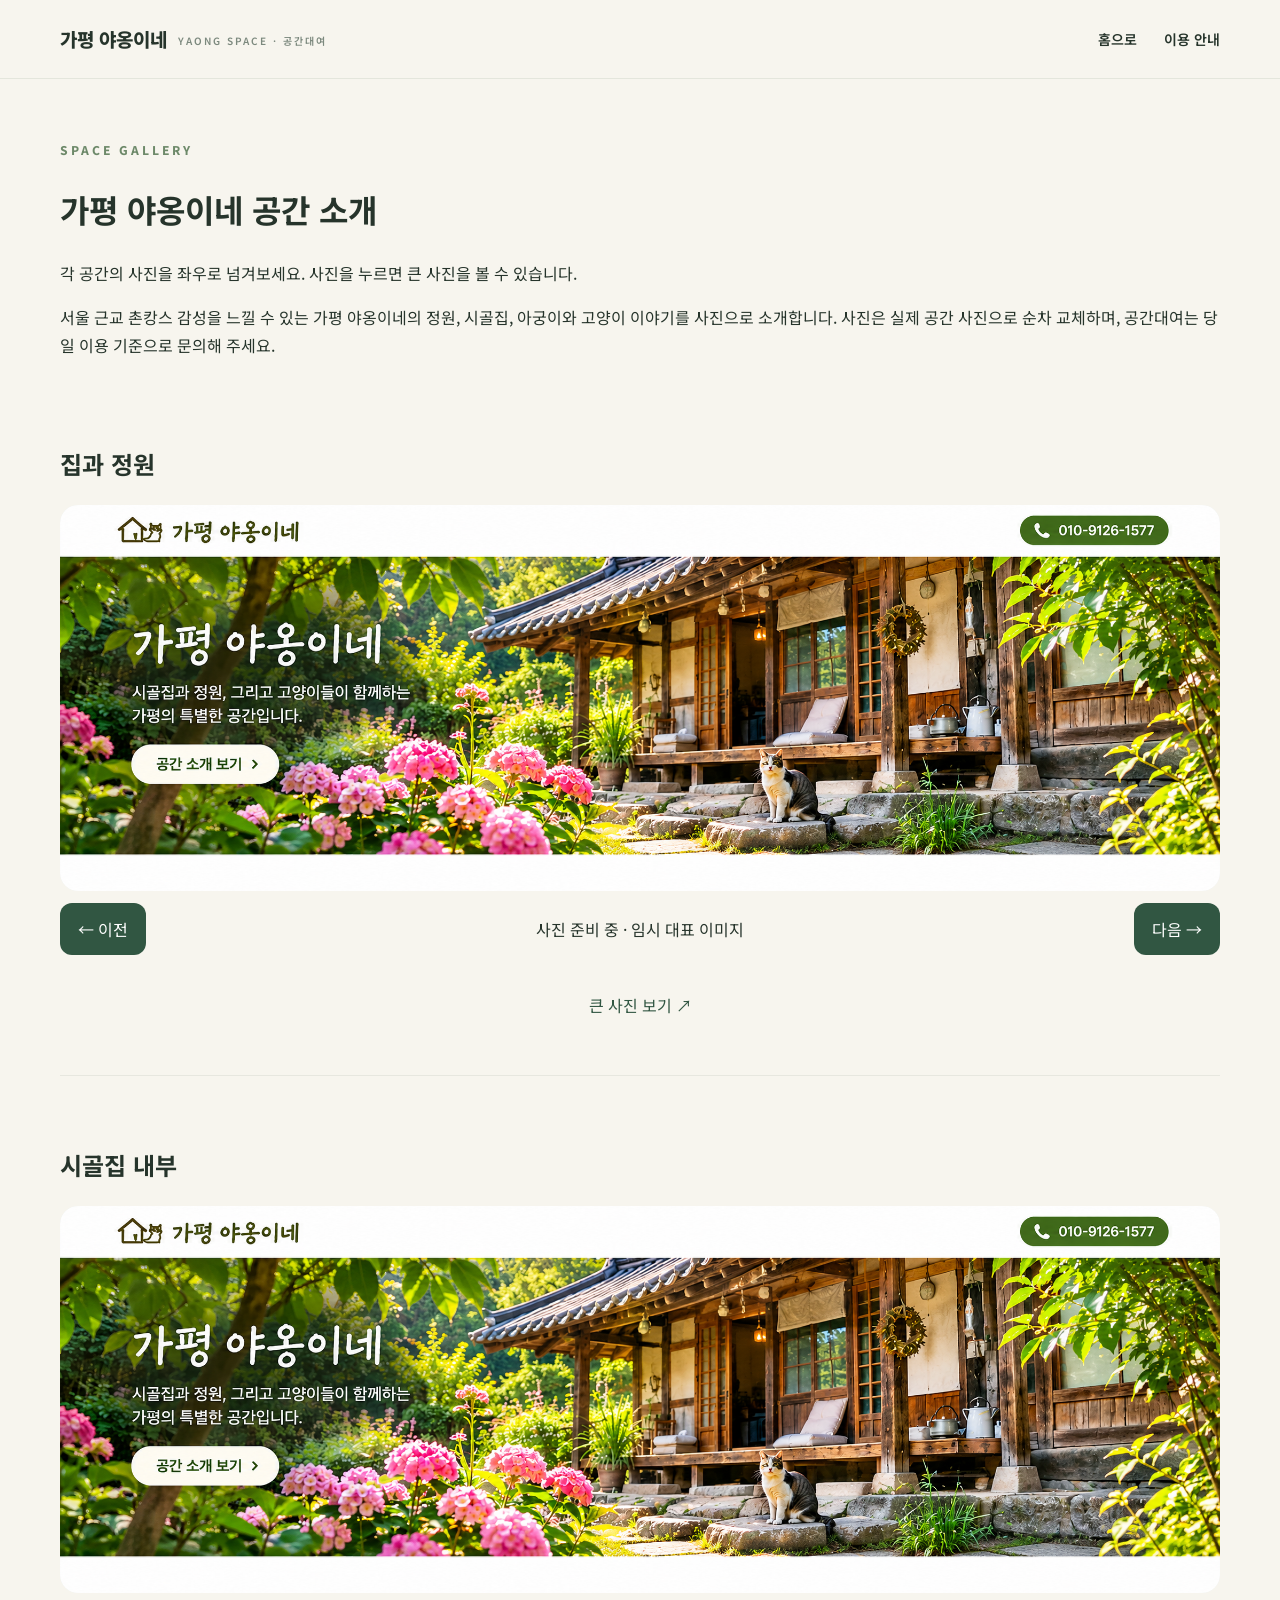
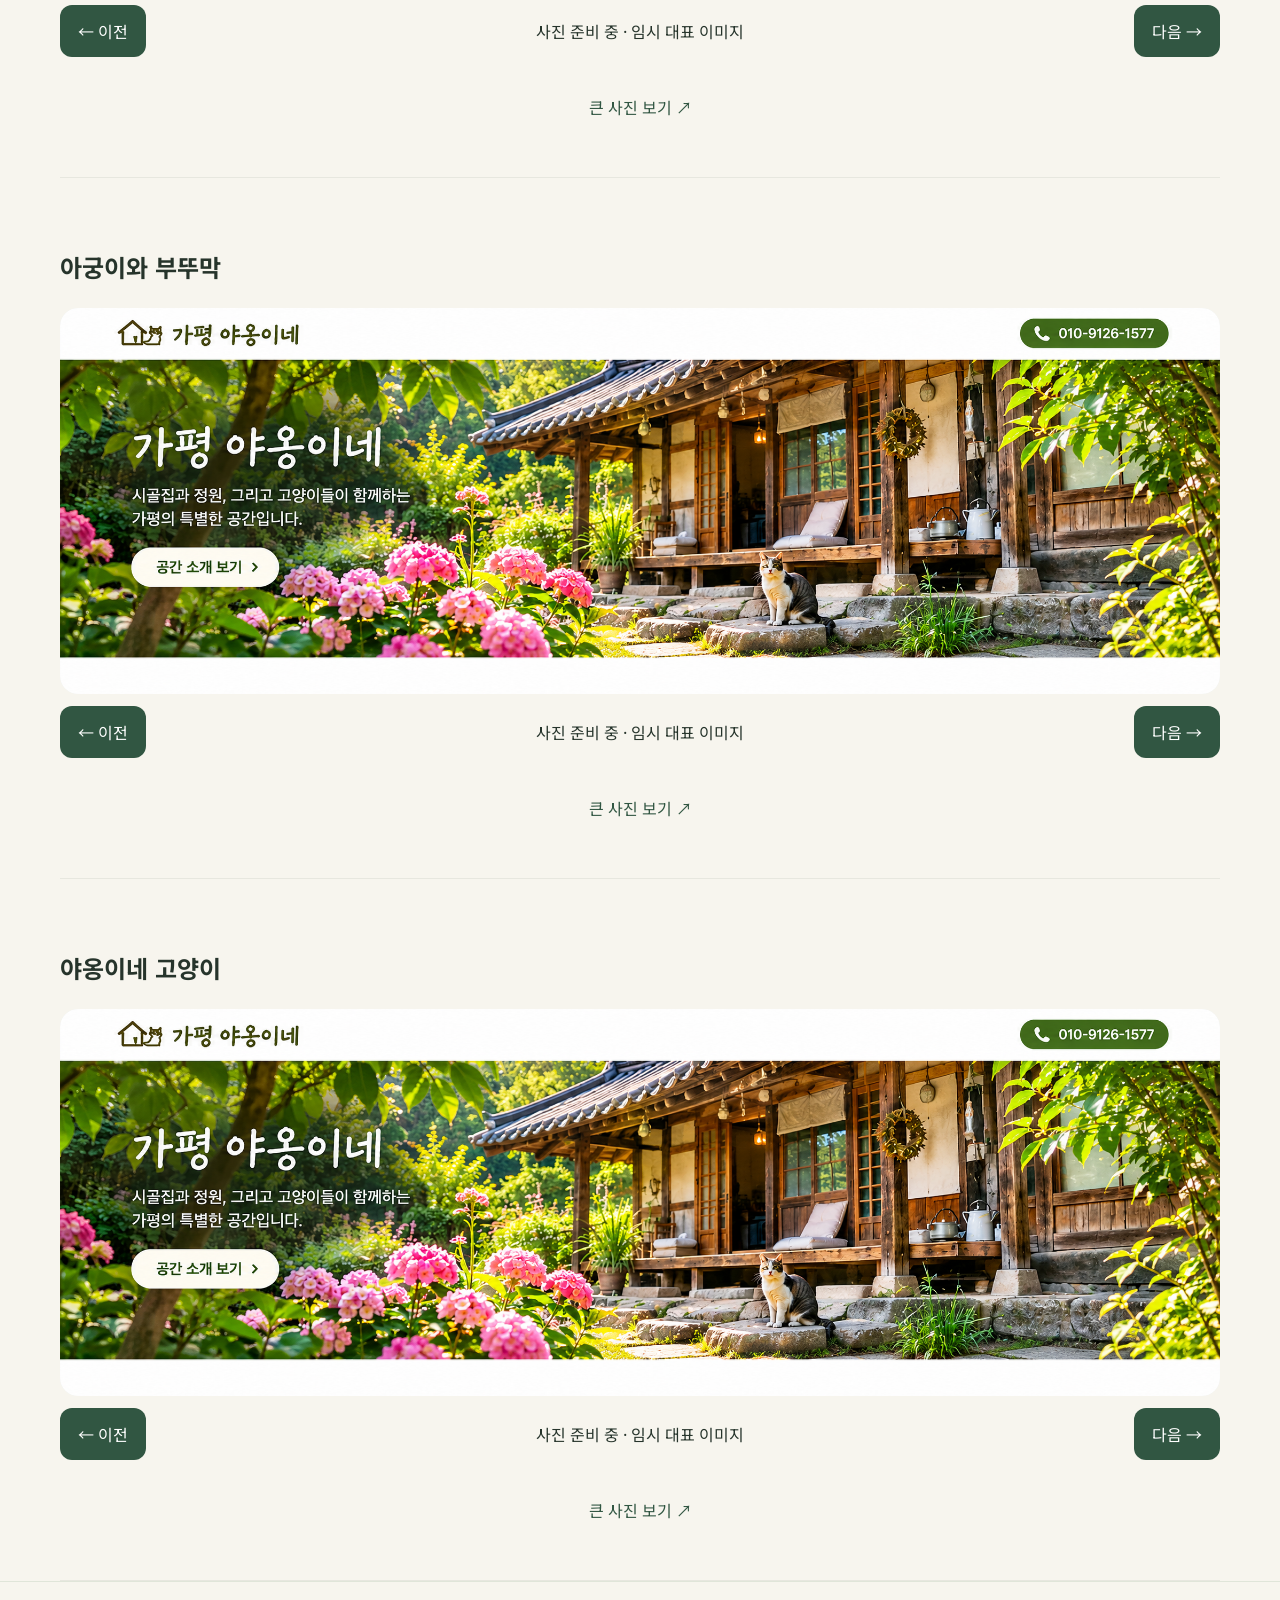
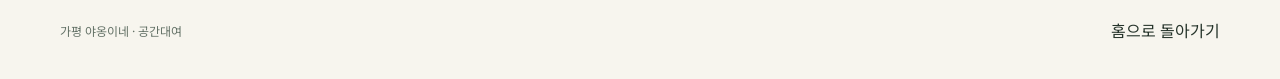
==== space.html @ 59ee2aa8 "Add files via upload" ====
<!DOCTYPE html>
<html lang="ko">
 <head>
  <meta charset="utf-8"/>
  <meta content="width=device-width, initial-scale=1" name="viewport"/>
  <meta content="가평 야옹이네의 정원과 마당, 시골집 내부, 아궁이와 부뚜막, 고양이 사진을 영역별 캐러셀로 둘러보세요. 서울 근교 촌캉스 감성의 당일 공간대여 공간을 소개합니다." name="description"/>
  <title>
   가평 야옹이네 공간 소개 | 서울 근교 촌캉스 감성 사진
  </title>
  <link href="https://mariya1234ko.github.io/gapyeong-yaong-space/space.html" rel="canonical"/>
  <link href="assets/style.css" rel="stylesheet"/>
  <meta content="index, follow, max-image-preview:large" name="robots"/>
  <meta content="website" property="og:type"/>
  <meta content="가평 야옹이네" property="og:site_name"/>
  <meta content="ko_KR" property="og:locale"/>
  <meta content="가평 야옹이네 공간 소개 | 서울 근교 촌캉스 감성 사진" property="og:title"/>
  <meta content="가평 야옹이네의 정원과 마당, 시골집 내부, 아궁이와 부뚜막, 고양이 사진을 영역별 캐러셀로 둘러보세요. 서울 근교 촌캉스 감성의 당일 공간대여 공간을 소개합니다." property="og:description"/>
  <meta content="https://mariya1234ko.github.io/gapyeong-yaong-space/space.html" property="og:url"/>
  <meta content="https://mariya1234ko.github.io/gapyeong-yaong-space/assets/hero-photo.webp" property="og:image"/>
  <meta content="가평 야옹이네 공간대여 홈페이지 임시 대표 이미지" property="og:image:alt"/>
  <script type="application/ld+json">
   {
  "@context": "https://schema.org",
  "@type": "Organization",
  "@id": "https://mariya1234ko.github.io/gapyeong-yaong-space/#organization",
  "name": "가평 야옹이네",
  "url": "https://mariya1234ko.github.io/gapyeong-yaong-space/",
  "telephone": "+82-10-9126-1577",
  "sameAs": [
    "https://blog.naver.com/mariya0",
    "https://www.instagram.com/yaong_stay/",
    "https://www.youtube.com/@mariya0mariya0"
  ]
}
  </script>
  <script type="application/ld+json">
   {
  "@context": "https://schema.org",
  "@type": "WebPage",
  "name": "가평 야옹이네 공간 소개 | 서울 근교 촌캉스 감성 사진",
  "url": "https://mariya1234ko.github.io/gapyeong-yaong-space/space.html",
  "description": "가평 야옹이네의 정원과 마당, 시골집 내부, 아궁이와 부뚜막, 고양이 사진을 영역별 캐러셀로 둘러보세요. 서울 근교 촌캉스 감성의 당일 공간대여 공간을 소개합니다.",
  "inLanguage": "ko-KR",
  "isPartOf": {
    "@type": "WebSite",
    "name": "가평 야옹이네",
    "url": "https://mariya1234ko.github.io/gapyeong-yaong-space/"
  },
  "publisher": {
    "@id": "https://mariya1234ko.github.io/gapyeong-yaong-space/#organization"
  }
}
  </script>
 </head>
 <body>
  <header class="header">
   <div class="nav wrap">
    <a class="brand" href="index.html">
     가평 야옹이네
     <small>
      YAONG SPACE &middot; 공간대여
     </small>
    </a>
    <nav class="links" style="display:flex">
     <a href="index.html">
      홈으로
     </a>
     <a href="index.html#guide">
      이용 안내
     </a>
    </nav>
   </div>
  </header>
  <main class="wrap" style="padding-top:60px">
   <p class="eyebrow green">
    SPACE GALLERY
   </p>
   <h1>
    가평 야옹이네 공간 소개
   </h1>
   <p>
    각 공간의 사진을 좌우로 넘겨보세요. 사진을 누르면 큰 사진을 볼 수 있습니다.
   </p>
   <p>
    서울 근교 촌캉스 감성을 느낄 수 있는 가평 야옹이네의 정원, 시골집, 아궁이와 고양이 이야기를 사진으로 소개합니다. 사진은 실제 공간 사진으로 순차 교체하며, 공간대여는 당일 이용 기준으로 문의해 주세요.
   </p>
   <section class="gallery-section" id="garden">
    <h2>
     집과 정원
    </h2>
    <div class="gallery" data-gallery="garden">
     <div class="gallery-viewport">
      <img alt="집과 정원 임시 대표 이미지 (실제 공간 사진 아님)" decoding="async" loading="lazy" src="assets/representative.svg"/>
     </div>
     <div class="gallery-controls">
      <button aria-label="이전 사진" data-prev="" type="button">
       &larr; 이전
      </button>
      <span data-count="">
       대표 사진 &middot; 임시
      </span>
      <button aria-label="다음 사진" data-next="" type="button">
       다음 &rarr;
      </button>
     </div>
     <div class="gallery-thumbs">
     </div>
     <a class="gallery-zoom" data-zoom="" href="assets/representative.svg" rel="noopener" target="_blank">
      큰 사진 보기 &nearrow;
     </a>
    </div>
   </section>
   <section class="gallery-section" id="interior">
    <h2>
     시골집 내부
    </h2>
    <div class="gallery" data-gallery="interior">
     <div class="gallery-viewport">
      <img alt="시골집 내부 임시 대표 이미지 (실제 공간 사진 아님)" decoding="async" loading="lazy" src="assets/representative.svg"/>
     </div>
     <div class="gallery-controls">
      <button aria-label="이전 사진" data-prev="" type="button">
       &larr; 이전
      </button>
      <span data-count="">
       대표 사진 &middot; 임시
      </span>
      <button aria-label="다음 사진" data-next="" type="button">
       다음 &rarr;
      </button>
     </div>
     <div class="gallery-thumbs">
     </div>
     <a class="gallery-zoom" data-zoom="" href="assets/representative.svg" rel="noopener" target="_blank">
      큰 사진 보기 &nearrow;
     </a>
    </div>
   </section>
   <section class="gallery-section" id="kitchen">
    <h2>
     아궁이와 부뚜막
    </h2>
    <div class="gallery" data-gallery="kitchen">
     <div class="gallery-viewport">
      <img alt="아궁이와 부뚜막 임시 대표 이미지 (실제 공간 사진 아님)" decoding="async" loading="lazy" src="assets/representative.svg"/>
     </div>
     <div class="gallery-controls">
      <button aria-label="이전 사진" data-prev="" type="button">
       &larr; 이전
      </button>
      <span data-count="">
       대표 사진 &middot; 임시
      </span>
      <button aria-label="다음 사진" data-next="" type="button">
       다음 &rarr;
      </button>
     </div>
     <div class="gallery-thumbs">
     </div>
     <a class="gallery-zoom" data-zoom="" href="assets/representative.svg" rel="noopener" target="_blank">
      큰 사진 보기 &nearrow;
     </a>
    </div>
   </section>
   <section class="gallery-section" id="cats">
    <h2>
     야옹이네 고양이
    </h2>
    <div class="gallery" data-gallery="cats">
     <div class="gallery-viewport">
      <img alt="야옹이네 고양이 임시 대표 이미지 (실제 공간 사진 아님)" decoding="async" loading="lazy" src="assets/representative.svg"/>
     </div>
     <div class="gallery-controls">
      <button aria-label="이전 사진" data-prev="" type="button">
       &larr; 이전
      </button>
      <span data-count="">
       대표 사진 &middot; 임시
      </span>
      <button aria-label="다음 사진" data-next="" type="button">
       다음 &rarr;
      </button>
     </div>
     <div class="gallery-thumbs">
     </div>
     <a class="gallery-zoom" data-zoom="" href="assets/representative.svg" rel="noopener" target="_blank">
      큰 사진 보기 &nearrow;
     </a>
    </div>
   </section>
  </main>
  <footer class="footer">
   <div class="wrap foot">
    <p>
     가평 야옹이네 &middot; 공간대여
    </p>
    <a href="index.html">
     홈으로 돌아가기
    </a>
   </div>
  </footer>
  <script defer="" src="assets/gallery.js">
  </script>
 </body>
</html>
---- assets/style.css ----
@import url('https://fonts.googleapis.com/css2?family=Noto+Sans+KR:wght@400;500;600;700;800&display=swap');:root{--green:#315642;--deep:#203d2f;--cream:#f8f5ed;--sage:#e9eee6;--ink:#26342b;--muted:#647267}*{box-sizing:border-box}html{scroll-behavior:smooth;scroll-padding-top:80px}body{margin:0;color:var(--ink);font-family:'Noto Sans KR',system-ui,-apple-system,sans-serif;line-height:1.75}a{color:inherit;text-decoration:none}button{font:inherit}.wrap{width:min(1160px,calc(100% - 44px));margin:auto}.skip{position:absolute;left:-9999px;top:0;background:white;padding:10px;z-index:99}.skip:focus{left:10px}.header{position:sticky;top:0;background:rgba(255,255,255,.96);backdrop-filter:blur(14px);z-index:30;border-bottom:1px solid #e8ebe6}.nav{display:flex;align-items:center;justify-content:space-between;min-height:78px;gap:20px}.brand{display:flex;align-items:center;gap:11px;font-weight:800;font-size:19px;line-height:1.25}.brand small{display:block;color:#7c897e;font-size:10px;letter-spacing:2px;font-weight:600;margin-top:5px}.brand-icon{font-size:25px;color:#8b9f78}.links{display:flex;gap:27px;font-size:14px;font-weight:600}.links a:hover,.text-link:hover{color:#6a8d66}.menu{display:none;background:none;border:0;font-size:26px;cursor:pointer}.hero{min-height:630px;position:relative;isolation:isolate;overflow:hidden;background:linear-gradient(110deg,rgba(22,52,36,.9),rgba(35,70,46,.65)),linear-gradient(135deg,#6d886c,#bdc4a4)}.hero-inner{position:relative;z-index:2;padding:120px 0 100px;color:white}.hero h1{font-size:clamp(34px,5.3vw,68px);line-height:1.3;letter-spacing:-2px;margin:18px 0 24px}.hero h1 span{display:block;font-size:clamp(27px,4vw,52px);font-weight:500;margin-top:9px}.hero-copy{max-width:580px;font-size:17px;color:#edf1e9}.eyebrow{font-size:12px;font-weight:800;letter-spacing:3px;margin:0}.eyebrow.green{color:#6d8969}.actions{display:flex;gap:12px;margin-top:34px;flex-wrap:wrap}.btn{display:inline-block;padding:12px 22px;border-radius:7px;font-weight:700;font-size:14px}.btn.primary{background:#fff;color:var(--deep)}.btn.light{border:1px solid #fff;color:white}.photo-note{font-size:11px;color:#d5e1d5;margin-top:40px}.hero-art{position:absolute;inset:0;opacity:.4}.hill{position:absolute;border-radius:50% 50% 0 0;bottom:-150px;width:90%;height:400px;background:#173c28}.hill-one{left:-20%;transform:rotate(-6deg)}.hill-two{right:-30%;bottom:-220px;background:#8eab7b}.house{position:absolute;right:13%;bottom:120px;width:220px;height:155px;background:#e7d5b6;border-radius:5px;transform:skewY(-3deg)}.house:before{content:'';position:absolute;top:-92px;left:-25px;border-left:135px solid transparent;border-right:135px solid transparent;border-bottom:100px solid #564b3b}.house i{position:absolute;bottom:0;left:85px;width:50px;height:85px;background:#72563d}.intro{text-align:center;padding:105px 0}.intro h2,.section h2{font-size:clamp(28px,3.4vw,42px);line-height:1.4;letter-spacing:-1.2px;margin:15px 0 20px}.intro>p:not(.eyebrow){max-width:690px;margin:0 auto;color:var(--muted)}.pill-row{display:flex;gap:10px;justify-content:center;flex-wrap:wrap;margin-top:35px}.pill-row span{border:1px solid #dce5d8;border-radius:100px;padding:7px 14px;font-size:12px;color:var(--green)}.section{padding:105px 0}.tint{background:var(--cream)}.section-head{display:flex;align-items:end;justify-content:space-between;gap:30px;margin-bottom:36px}.section-head>p{max-width:430px;color:var(--muted);font-size:14px}.cards{display:grid;gap:22px}.cards.three{grid-template-columns:repeat(3,1fr)}.cards.two{grid-template-columns:repeat(2,1fr)}.tile{background:white;border-radius:12px;overflow:hidden;box-shadow:0 8px 28px #263b3010}.tile-body{padding:24px}.tile h3,.program h3{font-size:21px;margin:0 0 10px}.tile p,.program p{color:var(--muted);font-size:14px;margin:0}.placeholder{position:relative;display:flex;align-items:center;justify-content:center;text-align:center;min-height:260px;background:linear-gradient(145deg,#cad9bc,#7b9b78);color:#2b4a37;font-size:14px;font-weight:700;letter-spacing:.5px}.placeholder span{background:rgba(255,255,255,.82);padding:10px 17px;border-radius:7px}.placeholder.home{background:linear-gradient(135deg,#d6c2a6,#a3ad8e)}.placeholder.details{background:linear-gradient(135deg,#d9c8aa,#9eab91)}.placeholder.hearth{background:linear-gradient(135deg,#b58f68,#e5cda5)}.placeholder.cat{background:linear-gradient(135deg,#9caf8b,#d8ccac)}.program{border:1px solid #e2e9df;border-radius:12px;padding:34px;background:#fff;min-height:225px;display:flex;flex-direction:column;align-items:start}.program-num{font-size:11px;letter-spacing:2px;color:#82967b;font-weight:800;margin-bottom:16px}.program a,.text-link{color:var(--green);font-size:13px;font-weight:800;margin-top:20px}.video-links{display:flex;gap:20px;flex-wrap:wrap}.split{display:grid;grid-template-columns:1fr 1fr;align-items:center;gap:75px}.story-visual{min-height:390px;border-radius:12px}.split p:not(.eyebrow){color:var(--muted)}.split .muted{font-size:12px}.video-section{background:var(--deep);color:white;text-align:center}.video-section>div>p:not(.eyebrow){color:#d4e0d3}.video-frame{width:min(820px,100%);aspect-ratio:16/9;margin:36px auto 20px;border-radius:12px;overflow:hidden;background:#0d2017}.video-frame iframe{width:100%;height:100%;border:0}.on-dark{color:#e4ebdb}.guide{display:grid;grid-template-columns:1.2fr .8fr;gap:70px;align-items:center}.guide>div>p:not(.eyebrow){color:var(--muted)}.notice{font-size:12px!important;border-left:3px solid #9ab39a;padding-left:12px;margin-top:22px}.contact{background:white;border-radius:12px;padding:32px;box-shadow:0 10px 30px #283e2a0c}.contact h3{margin-top:0}.contact p{color:var(--muted);font-size:13px}.contact a{display:block;border-top:1px solid #e6ebe4;padding:13px 0;font-weight:700;font-size:14px}.footer{background:#1d3428;color:white;padding:34px 0}.foot{display:flex;justify-content:space-between;align-items:center;gap:15px}.foot p{font-size:12px;color:#b6c7b7;margin:4px 0}@media(max-width:800px){.nav{min-height:68px}.menu{display:block}.links{display:none;position:absolute;left:0;right:0;top:68px;background:white;flex-direction:column;padding:16px 24px 24px;gap:0;border-bottom:1px solid #e6ebe4;box-shadow:0 15px 22px #00000010}.links.open{display:flex}.links a{padding:11px 0}.hero{min-height:570px}.hero-inner{padding:95px 0 65px}.section,.intro{padding:70px 0}.section-head{display:block}.section-head>p{max-width:none}.split{gap:28px}.story-visual{min-height:310px}.guide{gap:28px}}@media(max-width:600px){.wrap{width:min(100% - 34px,1160px)}.hero{min-height:590px}.hero h1{letter-spacing:-1px}.hero-copy{font-size:15px}.hero-art .house{right:-10%;transform:scale(.7);bottom:90px}.cards.three,.cards.two,.split,.guide{grid-template-columns:1fr}.section,.intro{padding:60px 0}.section-head{margin-bottom:25px}.placeholder{min-height:230px}.program{min-height:unset;padding:26px}.split.reverse .story-visual{order:-1}.story-visual{min-height:280px}.foot{display:block}.pill-row{gap:7px}.pill-row span{font-size:11px}.photo-note{font-size:10px}}@media(prefers-reduced-motion:reduce){html{scroll-behavior:auto}}
.hero{background-position:center;background-size:cover}.contact-action{display:block!important;background:#315642;color:white!important;text-align:center;border-radius:12px;padding:15px 12px;margin:12px 0;font-weight:700;text-decoration:none}.tile .text-link{display:inline-block;margin-top:12px}.gallery-section{padding:48px 0;border-bottom:1px solid #e7e7df}.gallery-viewport{position:relative;display:grid;place-items:center;background:#e8ebe5;border-radius:18px;overflow:hidden;min-height:220px}.gallery-viewport img{width:100%;max-height:70vh;object-fit:contain}.gallery-controls{display:flex;align-items:center;justify-content:space-between;gap:12px;margin:12px 0}.gallery-controls button{background:#315642;color:white;border:0;border-radius:12px;padding:12px 18px;cursor:pointer}.gallery-thumbs{display:flex;gap:8px;overflow-x:auto;padding:8px 0}.gallery-thumbs button{border:2px solid transparent;border-radius:9px;padding:0;background:none;flex:0 0 78px;cursor:pointer}.gallery-thumbs button[aria-current=true]{border-color:#315642}.gallery-thumbs img{width:74px;height:60px;object-fit:cover;border-radius:6px}.gallery-empty{padding:20px;text-align:center;color:#59685f}.gallery-zoom{display:block;text-align:center;margin:8px 0;color:#315642}@media(max-width:600px){.gallery-section{padding:30px 0}.gallery-viewport img{max-height:58vh}}

/* v4: consistent warm-cream surfaces and clean hero image */
:root{--cream:#f7f5ee;--deep:#203d2f}
body{background:var(--cream)}
.header{background:rgba(247,245,238,.97);border-bottom:1px solid #e4e6dc}
.links{background-color:transparent}
.hero{
  background-image:linear-gradient(90deg,rgba(20,41,29,.78) 0%,rgba(20,41,29,.42) 52%,rgba(20,41,29,.10) 100%),url('hero-photo.webp');
  background-color:var(--cream);
  background-position:center center;
  background-size:cover;
  min-height:520px;
}
.hero-inner{padding:82px 0 72px}
.hero h1{font-size:clamp(36px,5.1vw,64px)}
.intro,.section:not(.video-section),.tint{background:var(--cream)}
.video-section{background:#294736}
.footer{background:var(--cream);color:var(--ink);border-top:1px solid #e0e5d9}
.footer .foot p{color:var(--muted)}
.placeholder{background-position:center!important;background-size:cover!important}
.placeholder.garden,.placeholder.home,.placeholder.details,.placeholder.hearth,.placeholder.cat{background-image:url('hero-photo.webp');background-position:center;background-size:cover}
@media(max-width:800px){.links.open{background:var(--cream)}}
@media(max-width:600px){.hero{min-height:500px;background-position:58% center}.hero-inner{padding:65px 0 55px}}
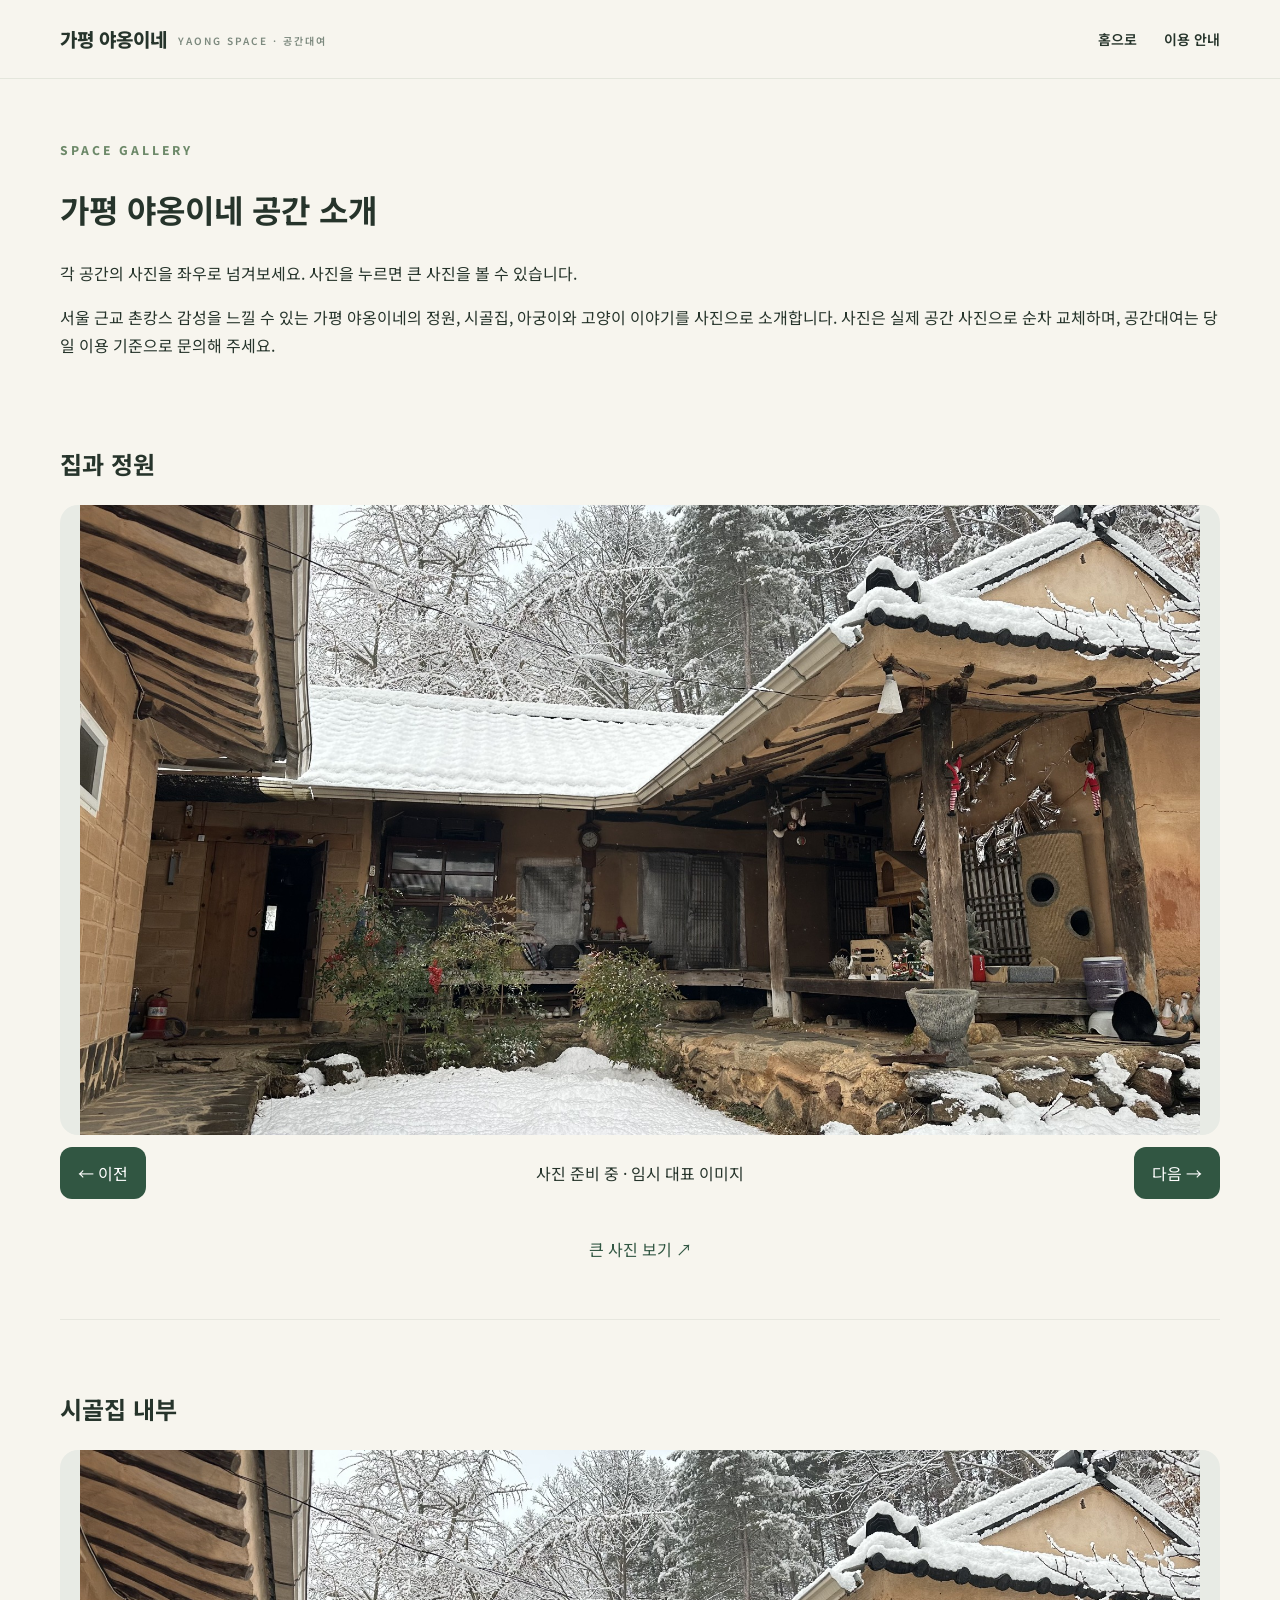
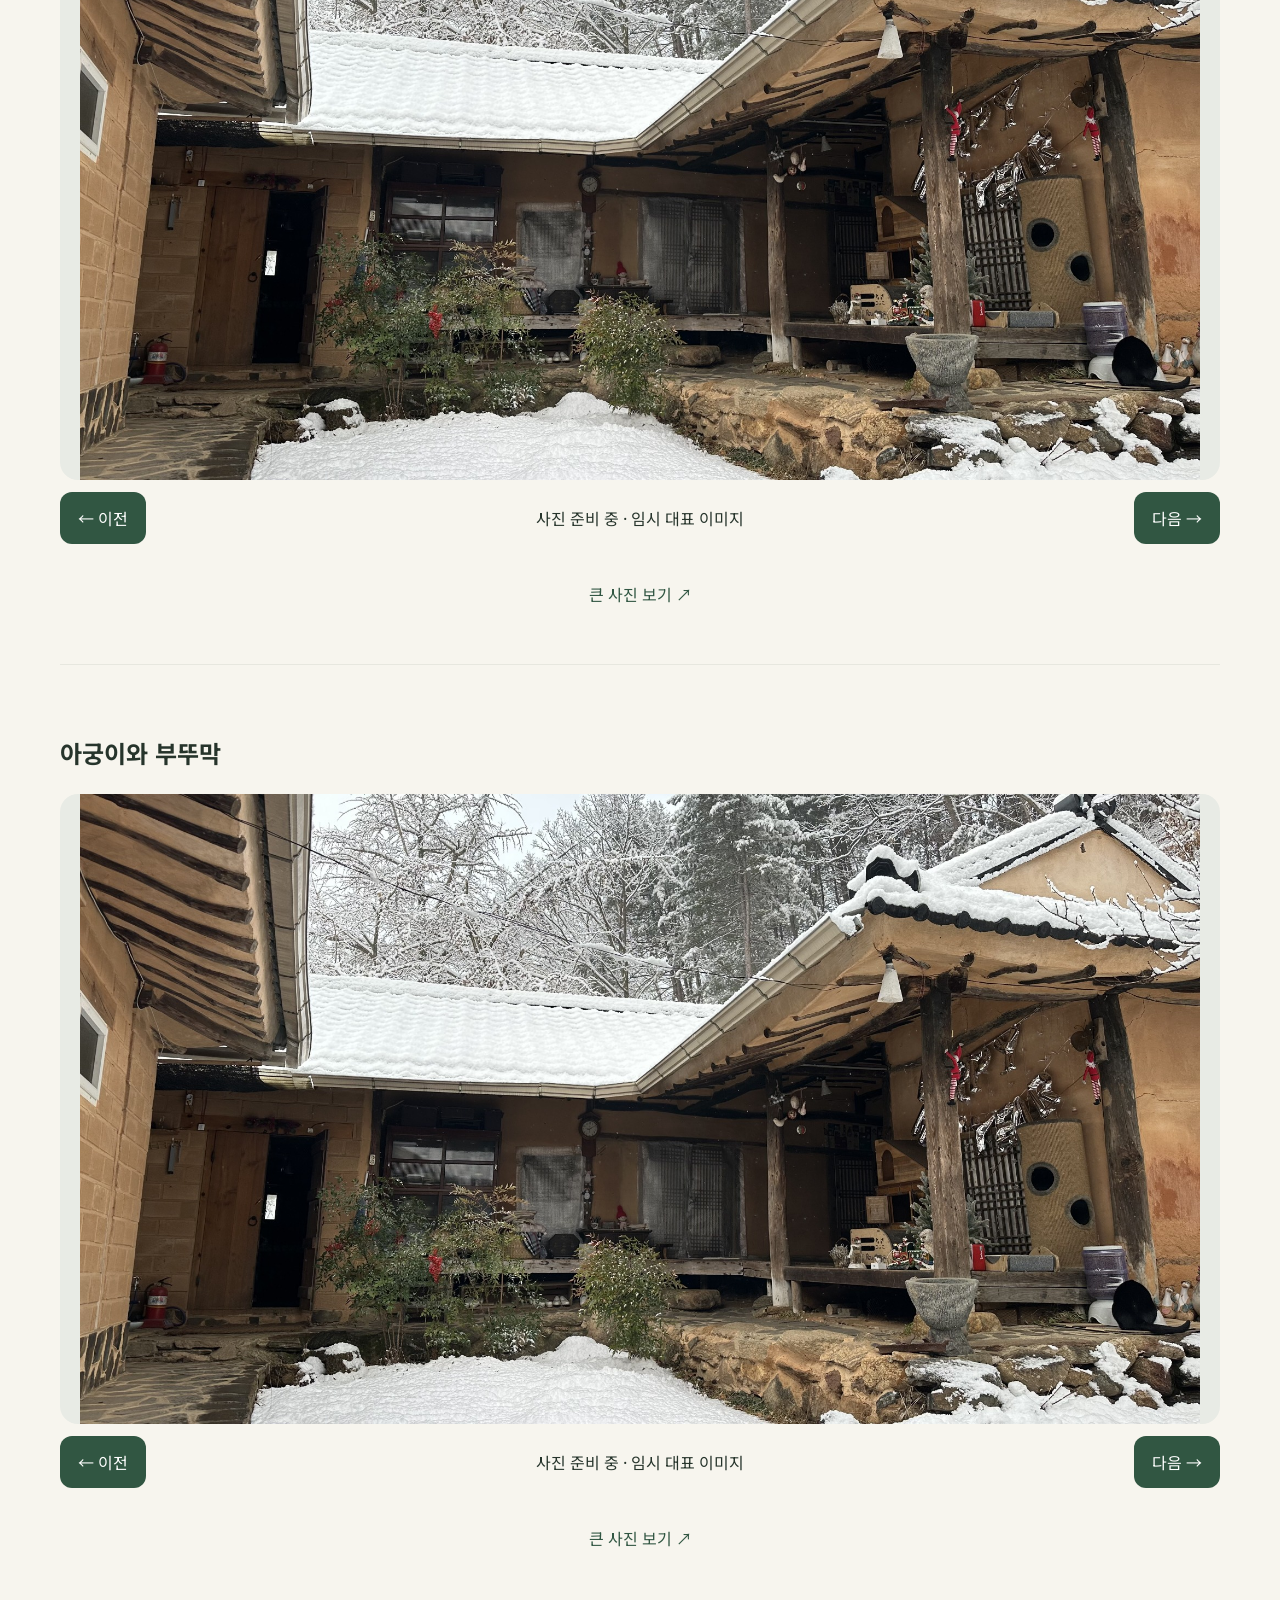
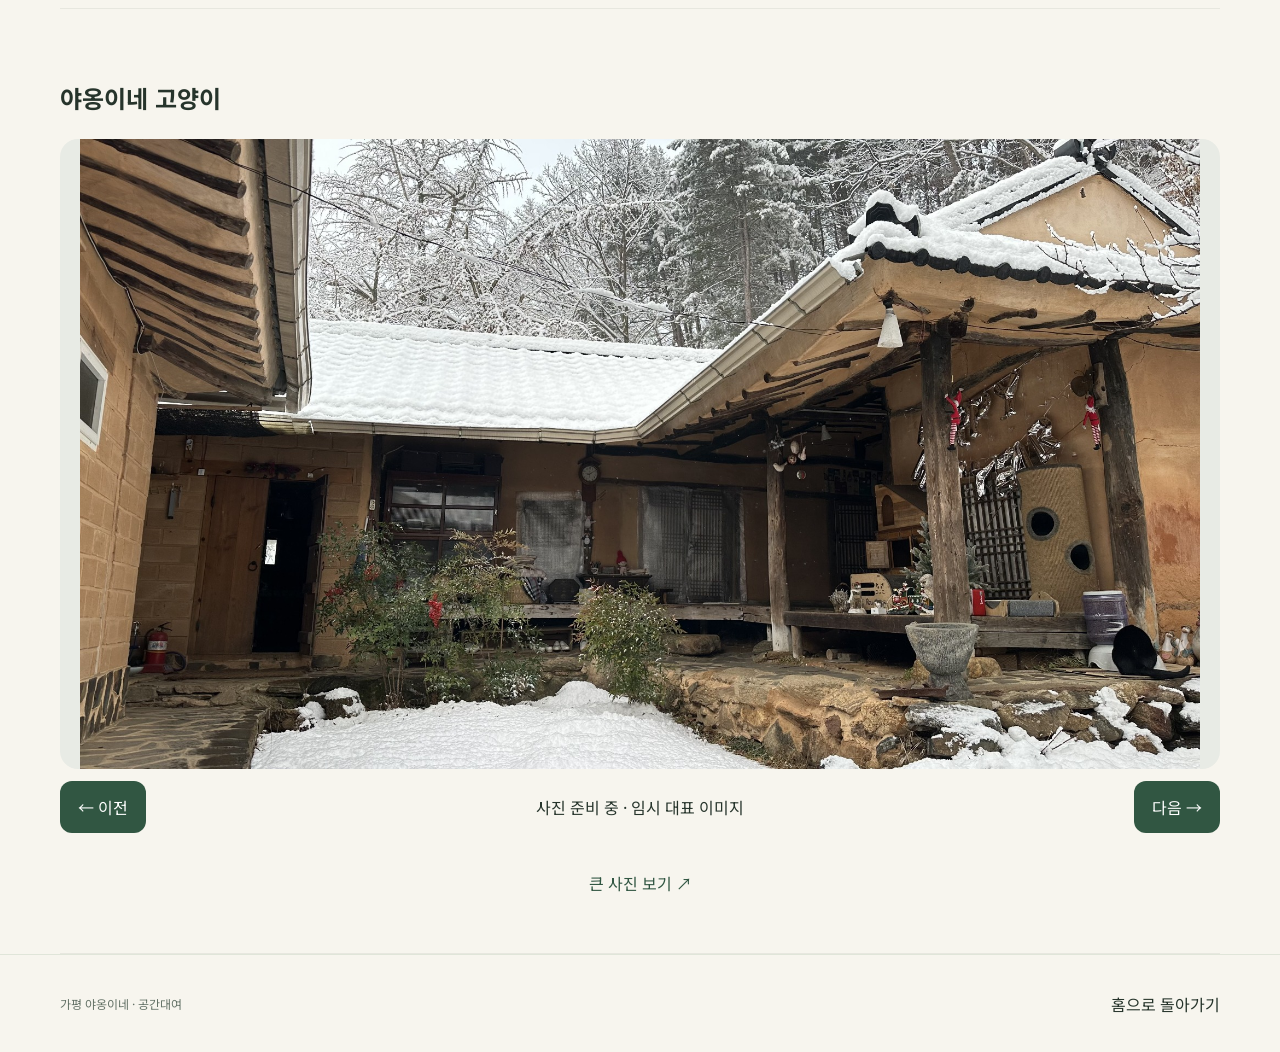
==== commit 3aa0eba6: "Update space.html" ====
--- a/space.html
+++ b/space.html
@@ -1,24 +1,25 @@
 <!DOCTYPE html>
+
 <html lang="ko">
- <head>
-  <meta charset="utf-8"/>
-  <meta content="width=device-width, initial-scale=1" name="viewport"/>
-  <meta content="가평 야옹이네의 정원과 마당, 시골집 내부, 아궁이와 부뚜막, 고양이 사진을 영역별 캐러셀로 둘러보세요. 서울 근교 촌캉스 감성의 당일 공간대여 공간을 소개합니다." name="description"/>
-  <title>
+<head>
+<meta charset="utf-8"/>
+<meta content="width=device-width, initial-scale=1" name="viewport"/>
+<meta content="가평 야옹이네의 정원, 시골집 내부, 주방, 고양이 공간 사진. 서울 근교 가평 촌캉스, 아궁이가 있는 당일 공간대여 장소를 둘러보세요." name="description"/>
+<title>
    가평 야옹이네 공간 소개 | 서울 근교 촌캉스 감성 사진
   </title>
-  <link href="https://mariya1234ko.github.io/gapyeong-yaong-space/space.html" rel="canonical"/>
-  <link href="assets/style.css" rel="stylesheet"/>
-  <meta content="index, follow, max-image-preview:large" name="robots"/>
-  <meta content="website" property="og:type"/>
-  <meta content="가평 야옹이네" property="og:site_name"/>
-  <meta content="ko_KR" property="og:locale"/>
-  <meta content="가평 야옹이네 공간 소개 | 서울 근교 촌캉스 감성 사진" property="og:title"/>
-  <meta content="가평 야옹이네의 정원과 마당, 시골집 내부, 아궁이와 부뚜막, 고양이 사진을 영역별 캐러셀로 둘러보세요. 서울 근교 촌캉스 감성의 당일 공간대여 공간을 소개합니다." property="og:description"/>
-  <meta content="https://mariya1234ko.github.io/gapyeong-yaong-space/space.html" property="og:url"/>
-  <meta content="https://mariya1234ko.github.io/gapyeong-yaong-space/assets/hero-photo.webp" property="og:image"/>
-  <meta content="가평 야옹이네 공간대여 홈페이지 임시 대표 이미지" property="og:image:alt"/>
-  <script type="application/ld+json">
+<link href="https://mariya1234ko.github.io/gapyeong-yaong-space/space.html" rel="canonical"/>
+<link href="assets/style.css" rel="stylesheet"/>
+<meta content="index, follow, max-image-preview:large" name="robots"/>
+<meta content="website" property="og:type"/>
+<meta content="가평 야옹이네" property="og:site_name"/>
+<meta content="ko_KR" property="og:locale"/>
+<meta content="가평 야옹이네 공간 소개 | 서울 근교 촌캉스 감성 사진" property="og:title"/>
+<meta content="가평 야옹이네의 정원과 마당, 시골집 내부, 아궁이와 부뚜막, 고양이 사진을 영역별 캐러셀로 둘러보세요. 서울 근교 촌캉스 감성의 당일 공간대여 공간을 소개합니다." property="og:description"/>
+<meta content="https://mariya1234ko.github.io/gapyeong-yaong-space/space.html" property="og:url"/>
+<meta content="https://mariya1234ko.github.io/gapyeong-yaong-space/assets/hero-photo.webp" property="og:image"/>
+<meta content="가평 야옹이네 공간대여 홈페이지 임시 대표 이미지" property="og:image:alt"/>
+<script type="application/ld+json">
    {
   "@context": "https://schema.org",
   "@type": "Organization",
@@ -33,7 +34,7 @@
   ]
 }
   </script>
-  <script type="application/ld+json">
+<script type="application/ld+json">
    {
   "@context": "https://schema.org",
   "@type": "WebPage",
@@ -51,155 +52,155 @@
   }
 }
   </script>
- </head>
- <body>
-  <header class="header">
-   <div class="nav wrap">
-    <a class="brand" href="index.html">
+</head>
+<body>
+<header class="header">
+<div class="nav wrap">
+<a class="brand" href="index.html">
      가평 야옹이네
      <small>
-      YAONG SPACE &middot; 공간대여
+      YAONG SPACE · 공간대여
      </small>
-    </a>
-    <nav class="links" style="display:flex">
-     <a href="index.html">
+</a>
+<nav class="links" style="display:flex">
+<a href="index.html">
       홈으로
      </a>
-     <a href="index.html#guide">
+<a href="index.html#guide">
       이용 안내
      </a>
-    </nav>
-   </div>
-  </header>
-  <main class="wrap" style="padding-top:60px">
-   <p class="eyebrow green">
+</nav>
+</div>
+</header>
+<main class="wrap" style="padding-top:60px">
+<p class="eyebrow green">
     SPACE GALLERY
    </p>
-   <h1>
+<h1>
     가평 야옹이네 공간 소개
    </h1>
-   <p>
+<p>
     각 공간의 사진을 좌우로 넘겨보세요. 사진을 누르면 큰 사진을 볼 수 있습니다.
    </p>
-   <p>
+<p>
     서울 근교 촌캉스 감성을 느낄 수 있는 가평 야옹이네의 정원, 시골집, 아궁이와 고양이 이야기를 사진으로 소개합니다. 사진은 실제 공간 사진으로 순차 교체하며, 공간대여는 당일 이용 기준으로 문의해 주세요.
    </p>
-   <section class="gallery-section" id="garden">
-    <h2>
+<section class="gallery-section" id="garden">
+<h2>
      집과 정원
     </h2>
-    <div class="gallery" data-gallery="garden">
-     <div class="gallery-viewport">
-      <img alt="집과 정원 임시 대표 이미지 (실제 공간 사진 아님)" decoding="async" loading="lazy" src="assets/representative.svg"/>
-     </div>
-     <div class="gallery-controls">
-      <button aria-label="이전 사진" data-prev="" type="button">
-       &larr; 이전
-      </button>
-      <span data-count="">
-       대표 사진 &middot; 임시
-      </span>
-      <button aria-label="다음 사진" data-next="" type="button">
-       다음 &rarr;
-      </button>
-     </div>
-     <div class="gallery-thumbs">
-     </div>
-     <a class="gallery-zoom" data-zoom="" href="assets/representative.svg" rel="noopener" target="_blank">
-      큰 사진 보기 &nearrow;
-     </a>
-    </div>
-   </section>
-   <section class="gallery-section" id="interior">
-    <h2>
+<div class="gallery" data-gallery="garden">
+<div class="gallery-viewport">
+<img alt="집과 정원 임시 대표 이미지 (실제 공간 사진 아님)" decoding="async" loading="lazy" src="assets/representative.svg"/>
+</div>
+<div class="gallery-controls">
+<button aria-label="이전 사진" data-prev="" type="button">
+       ← 이전
+      </button>
+<span data-count="">
+       대표 사진 · 임시
+      </span>
+<button aria-label="다음 사진" data-next="" type="button">
+       다음 →
+      </button>
+</div>
+<div class="gallery-thumbs">
+</div>
+<a class="gallery-zoom" data-zoom="" href="assets/representative.svg" rel="noopener" target="_blank">
+      큰 사진 보기 ↗
+     </a>
+</div>
+</section>
+<section class="gallery-section" id="interior">
+<h2>
      시골집 내부
     </h2>
-    <div class="gallery" data-gallery="interior">
-     <div class="gallery-viewport">
-      <img alt="시골집 내부 임시 대표 이미지 (실제 공간 사진 아님)" decoding="async" loading="lazy" src="assets/representative.svg"/>
-     </div>
-     <div class="gallery-controls">
-      <button aria-label="이전 사진" data-prev="" type="button">
-       &larr; 이전
-      </button>
-      <span data-count="">
-       대표 사진 &middot; 임시
-      </span>
-      <button aria-label="다음 사진" data-next="" type="button">
-       다음 &rarr;
-      </button>
-     </div>
-     <div class="gallery-thumbs">
-     </div>
-     <a class="gallery-zoom" data-zoom="" href="assets/representative.svg" rel="noopener" target="_blank">
-      큰 사진 보기 &nearrow;
-     </a>
-    </div>
-   </section>
-   <section class="gallery-section" id="kitchen">
-    <h2>
+<div class="gallery" data-gallery="interior">
+<div class="gallery-viewport">
+<img alt="시골집 내부 임시 대표 이미지 (실제 공간 사진 아님)" decoding="async" loading="lazy" src="assets/representative.svg"/>
+</div>
+<div class="gallery-controls">
+<button aria-label="이전 사진" data-prev="" type="button">
+       ← 이전
+      </button>
+<span data-count="">
+       대표 사진 · 임시
+      </span>
+<button aria-label="다음 사진" data-next="" type="button">
+       다음 →
+      </button>
+</div>
+<div class="gallery-thumbs">
+</div>
+<a class="gallery-zoom" data-zoom="" href="assets/representative.svg" rel="noopener" target="_blank">
+      큰 사진 보기 ↗
+     </a>
+</div>
+</section>
+<section class="gallery-section" id="kitchen">
+<h2>
      아궁이와 부뚜막
     </h2>
-    <div class="gallery" data-gallery="kitchen">
-     <div class="gallery-viewport">
-      <img alt="아궁이와 부뚜막 임시 대표 이미지 (실제 공간 사진 아님)" decoding="async" loading="lazy" src="assets/representative.svg"/>
-     </div>
-     <div class="gallery-controls">
-      <button aria-label="이전 사진" data-prev="" type="button">
-       &larr; 이전
-      </button>
-      <span data-count="">
-       대표 사진 &middot; 임시
-      </span>
-      <button aria-label="다음 사진" data-next="" type="button">
-       다음 &rarr;
-      </button>
-     </div>
-     <div class="gallery-thumbs">
-     </div>
-     <a class="gallery-zoom" data-zoom="" href="assets/representative.svg" rel="noopener" target="_blank">
-      큰 사진 보기 &nearrow;
-     </a>
-    </div>
-   </section>
-   <section class="gallery-section" id="cats">
-    <h2>
+<div class="gallery" data-gallery="kitchen">
+<div class="gallery-viewport">
+<img alt="아궁이와 부뚜막 임시 대표 이미지 (실제 공간 사진 아님)" decoding="async" loading="lazy" src="assets/representative.svg"/>
+</div>
+<div class="gallery-controls">
+<button aria-label="이전 사진" data-prev="" type="button">
+       ← 이전
+      </button>
+<span data-count="">
+       대표 사진 · 임시
+      </span>
+<button aria-label="다음 사진" data-next="" type="button">
+       다음 →
+      </button>
+</div>
+<div class="gallery-thumbs">
+</div>
+<a class="gallery-zoom" data-zoom="" href="assets/representative.svg" rel="noopener" target="_blank">
+      큰 사진 보기 ↗
+     </a>
+</div>
+</section>
+<section class="gallery-section" id="cats">
+<h2>
      야옹이네 고양이
     </h2>
-    <div class="gallery" data-gallery="cats">
-     <div class="gallery-viewport">
-      <img alt="야옹이네 고양이 임시 대표 이미지 (실제 공간 사진 아님)" decoding="async" loading="lazy" src="assets/representative.svg"/>
-     </div>
-     <div class="gallery-controls">
-      <button aria-label="이전 사진" data-prev="" type="button">
-       &larr; 이전
-      </button>
-      <span data-count="">
-       대표 사진 &middot; 임시
-      </span>
-      <button aria-label="다음 사진" data-next="" type="button">
-       다음 &rarr;
-      </button>
-     </div>
-     <div class="gallery-thumbs">
-     </div>
-     <a class="gallery-zoom" data-zoom="" href="assets/representative.svg" rel="noopener" target="_blank">
-      큰 사진 보기 &nearrow;
-     </a>
-    </div>
-   </section>
-  </main>
-  <footer class="footer">
-   <div class="wrap foot">
-    <p>
-     가평 야옹이네 &middot; 공간대여
+<div class="gallery" data-gallery="cats">
+<div class="gallery-viewport">
+<img alt="야옹이네 고양이 임시 대표 이미지 (실제 공간 사진 아님)" decoding="async" loading="lazy" src="assets/representative.svg"/>
+</div>
+<div class="gallery-controls">
+<button aria-label="이전 사진" data-prev="" type="button">
+       ← 이전
+      </button>
+<span data-count="">
+       대표 사진 · 임시
+      </span>
+<button aria-label="다음 사진" data-next="" type="button">
+       다음 →
+      </button>
+</div>
+<div class="gallery-thumbs">
+</div>
+<a class="gallery-zoom" data-zoom="" href="assets/representative.svg" rel="noopener" target="_blank">
+      큰 사진 보기 ↗
+     </a>
+</div>
+</section>
+</main>
+<footer class="footer">
+<div class="wrap foot">
+<p>
+     가평 야옹이네 · 공간대여
     </p>
-    <a href="index.html">
+<a href="index.html">
      홈으로 돌아가기
     </a>
-   </div>
-  </footer>
-  <script defer="" src="assets/gallery.js">
-  </script>
- </body>
+</div>
+</footer>
+<script defer="" src="assets/gallery.js">
+</script>
+</body>
 </html>
